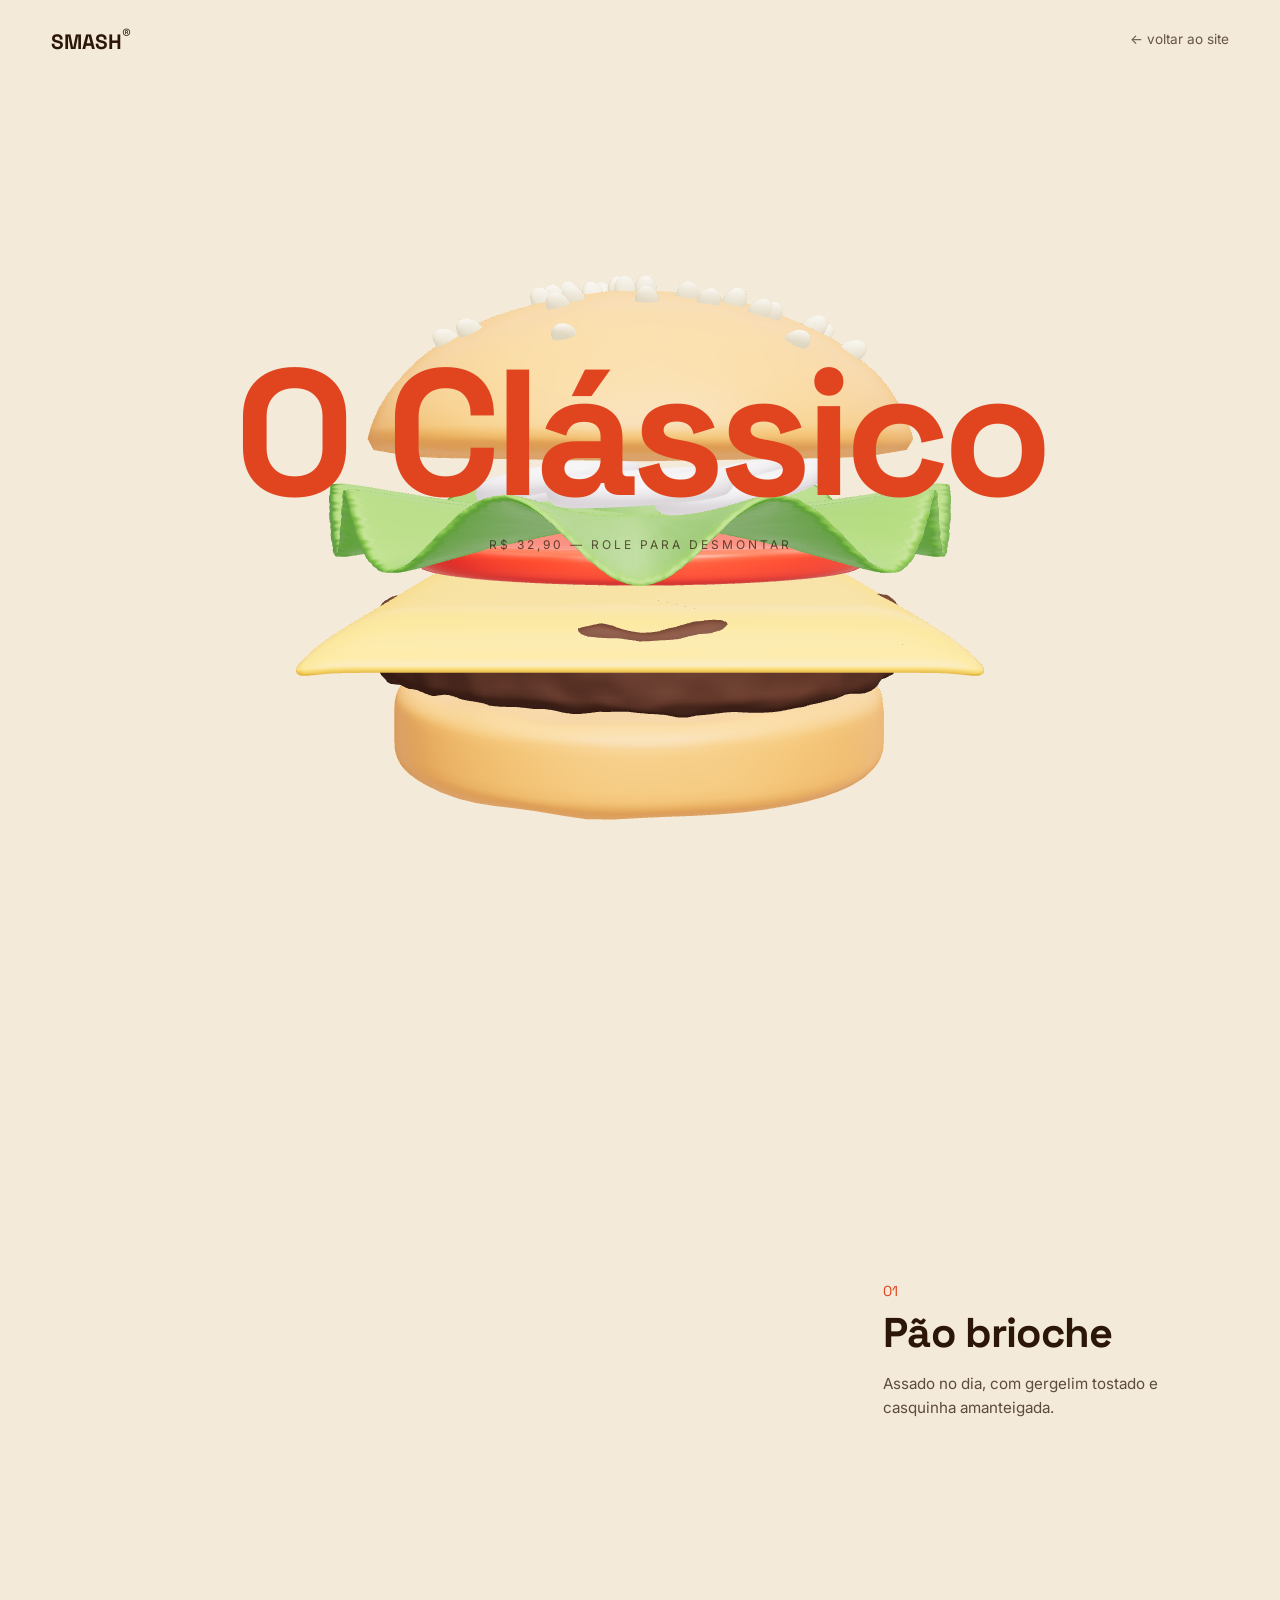
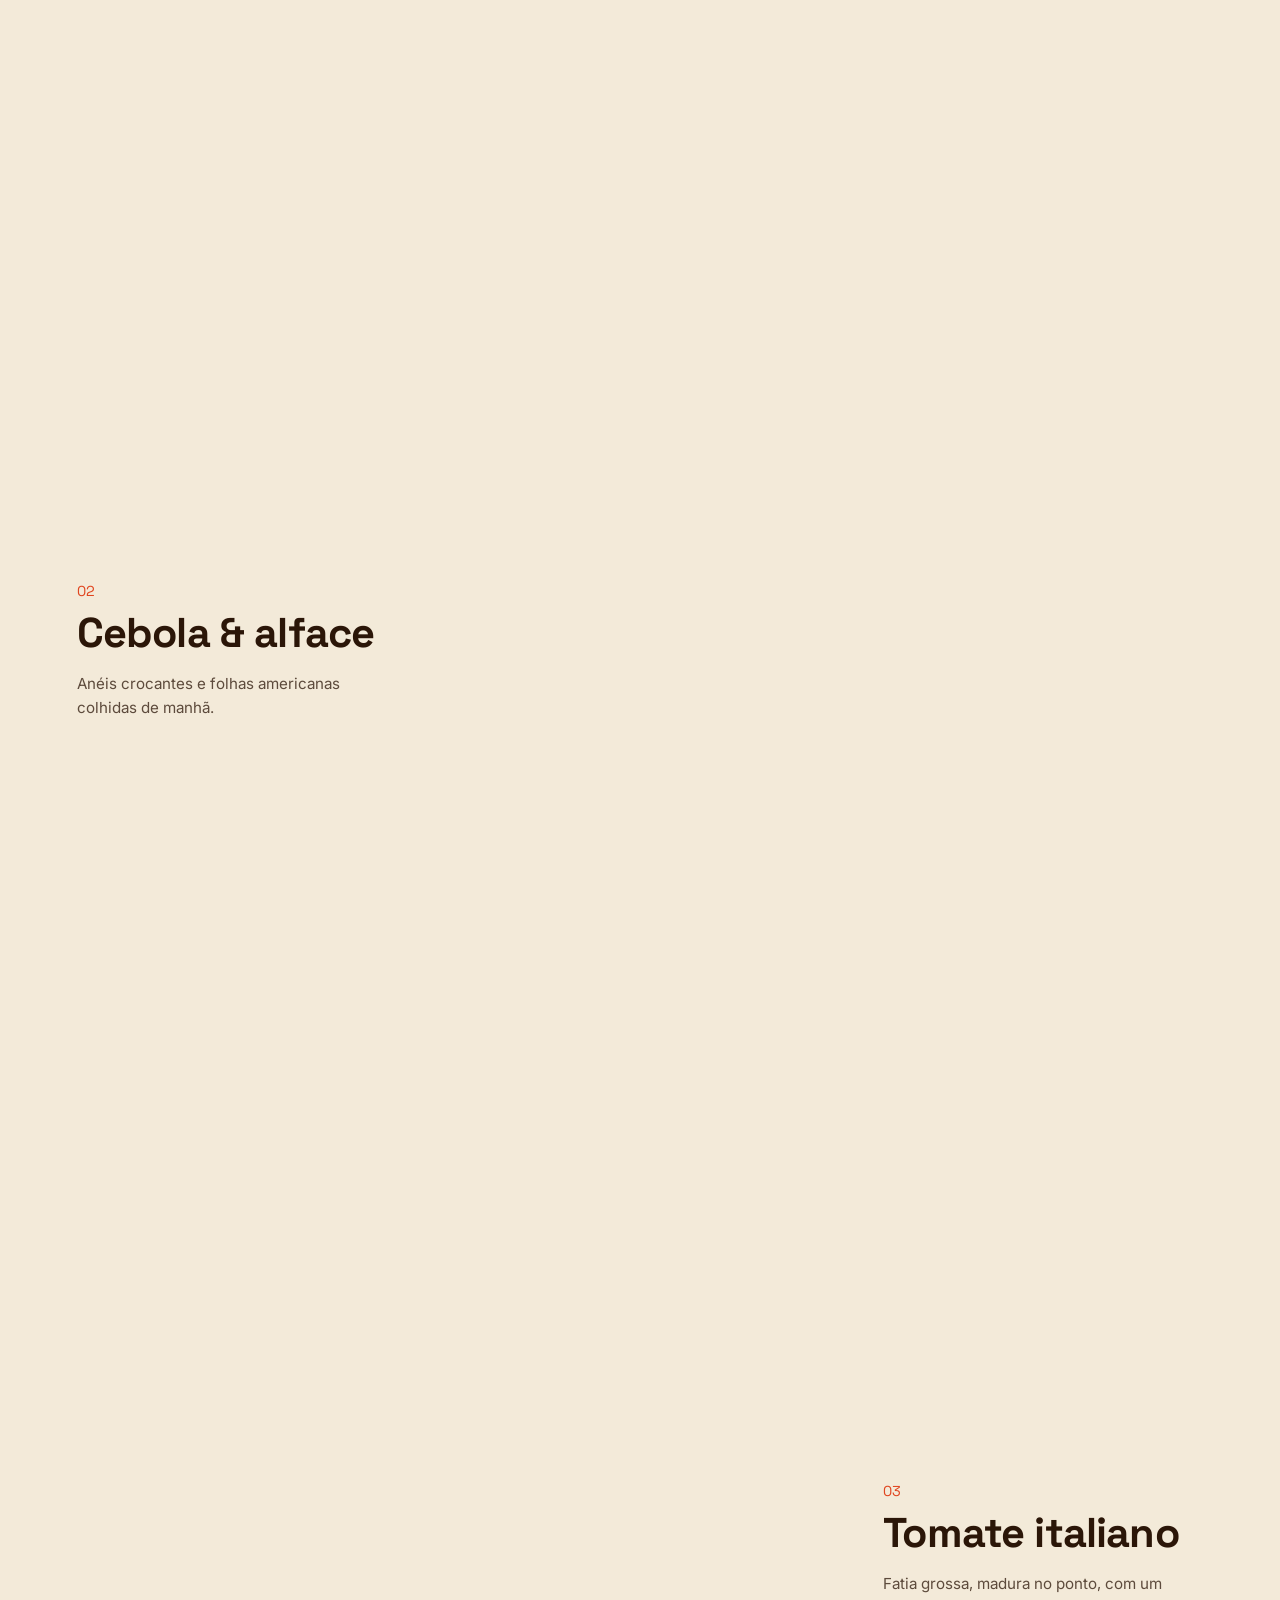
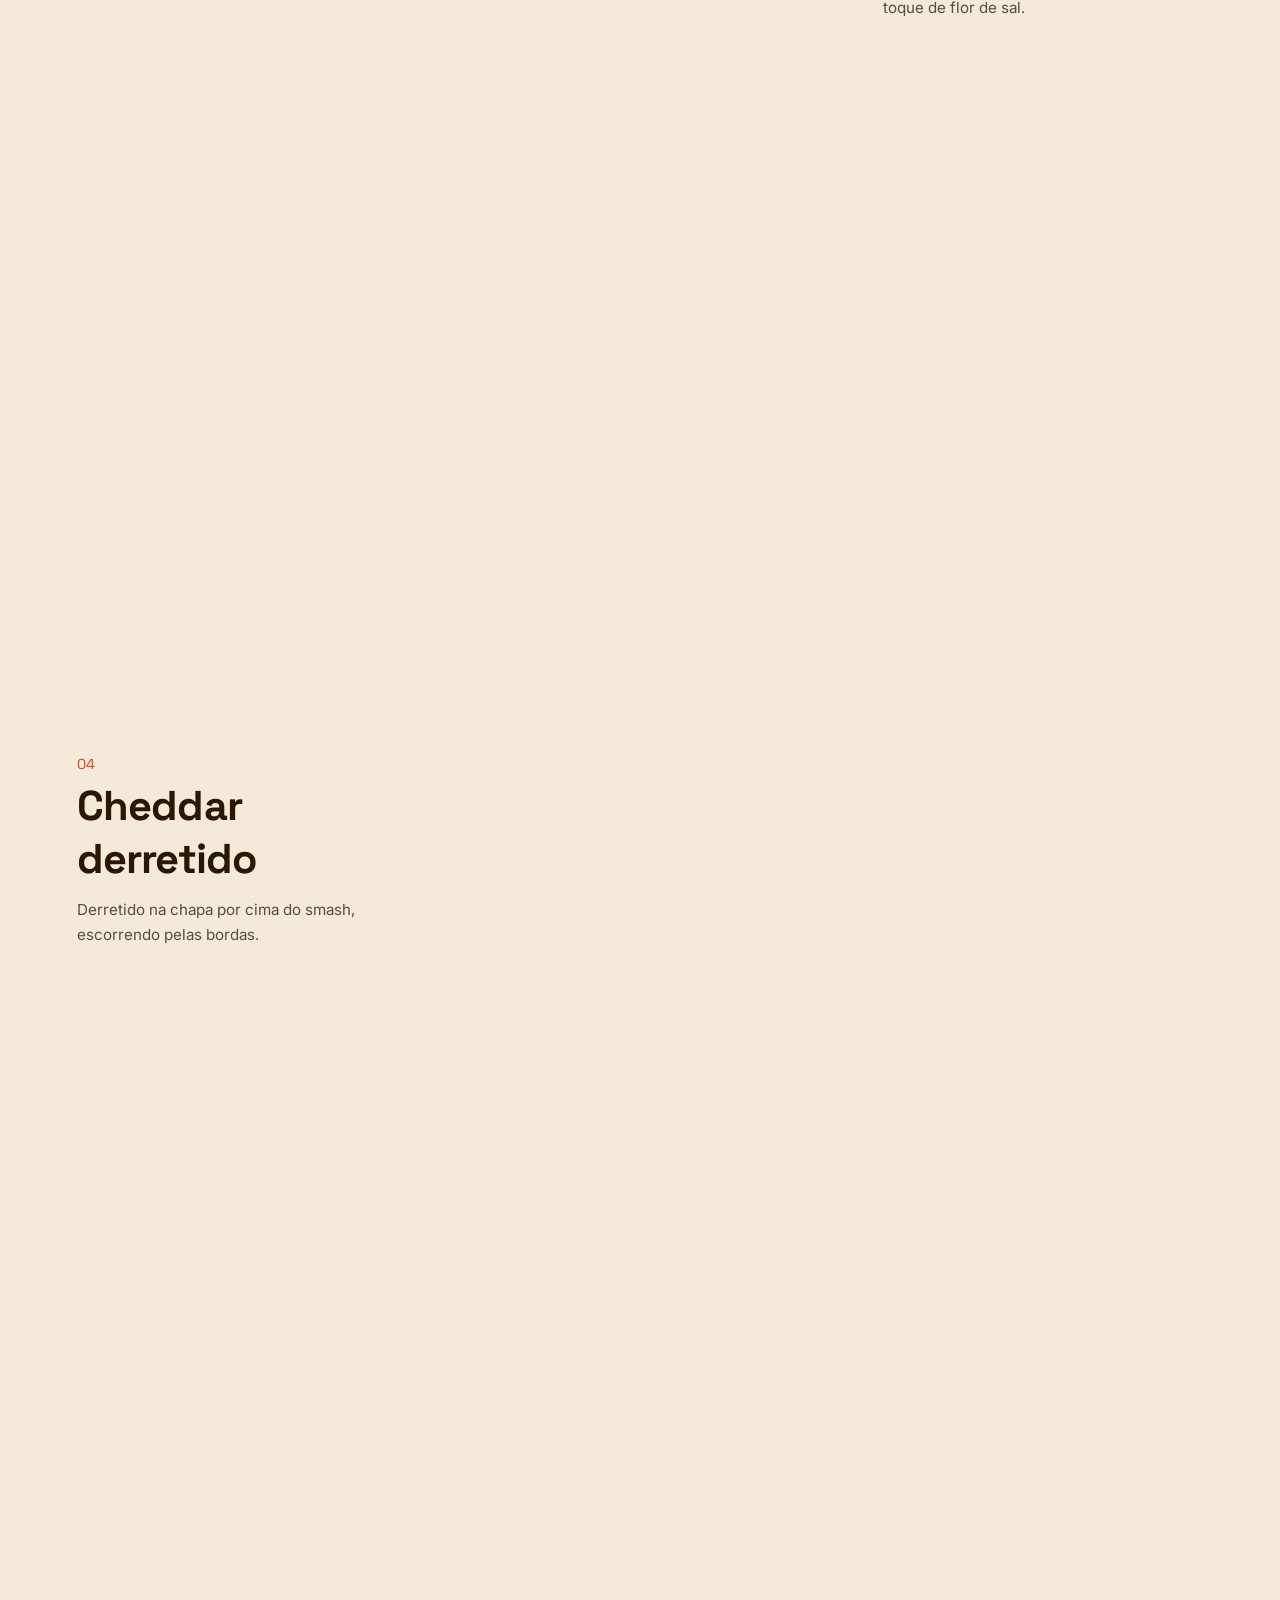
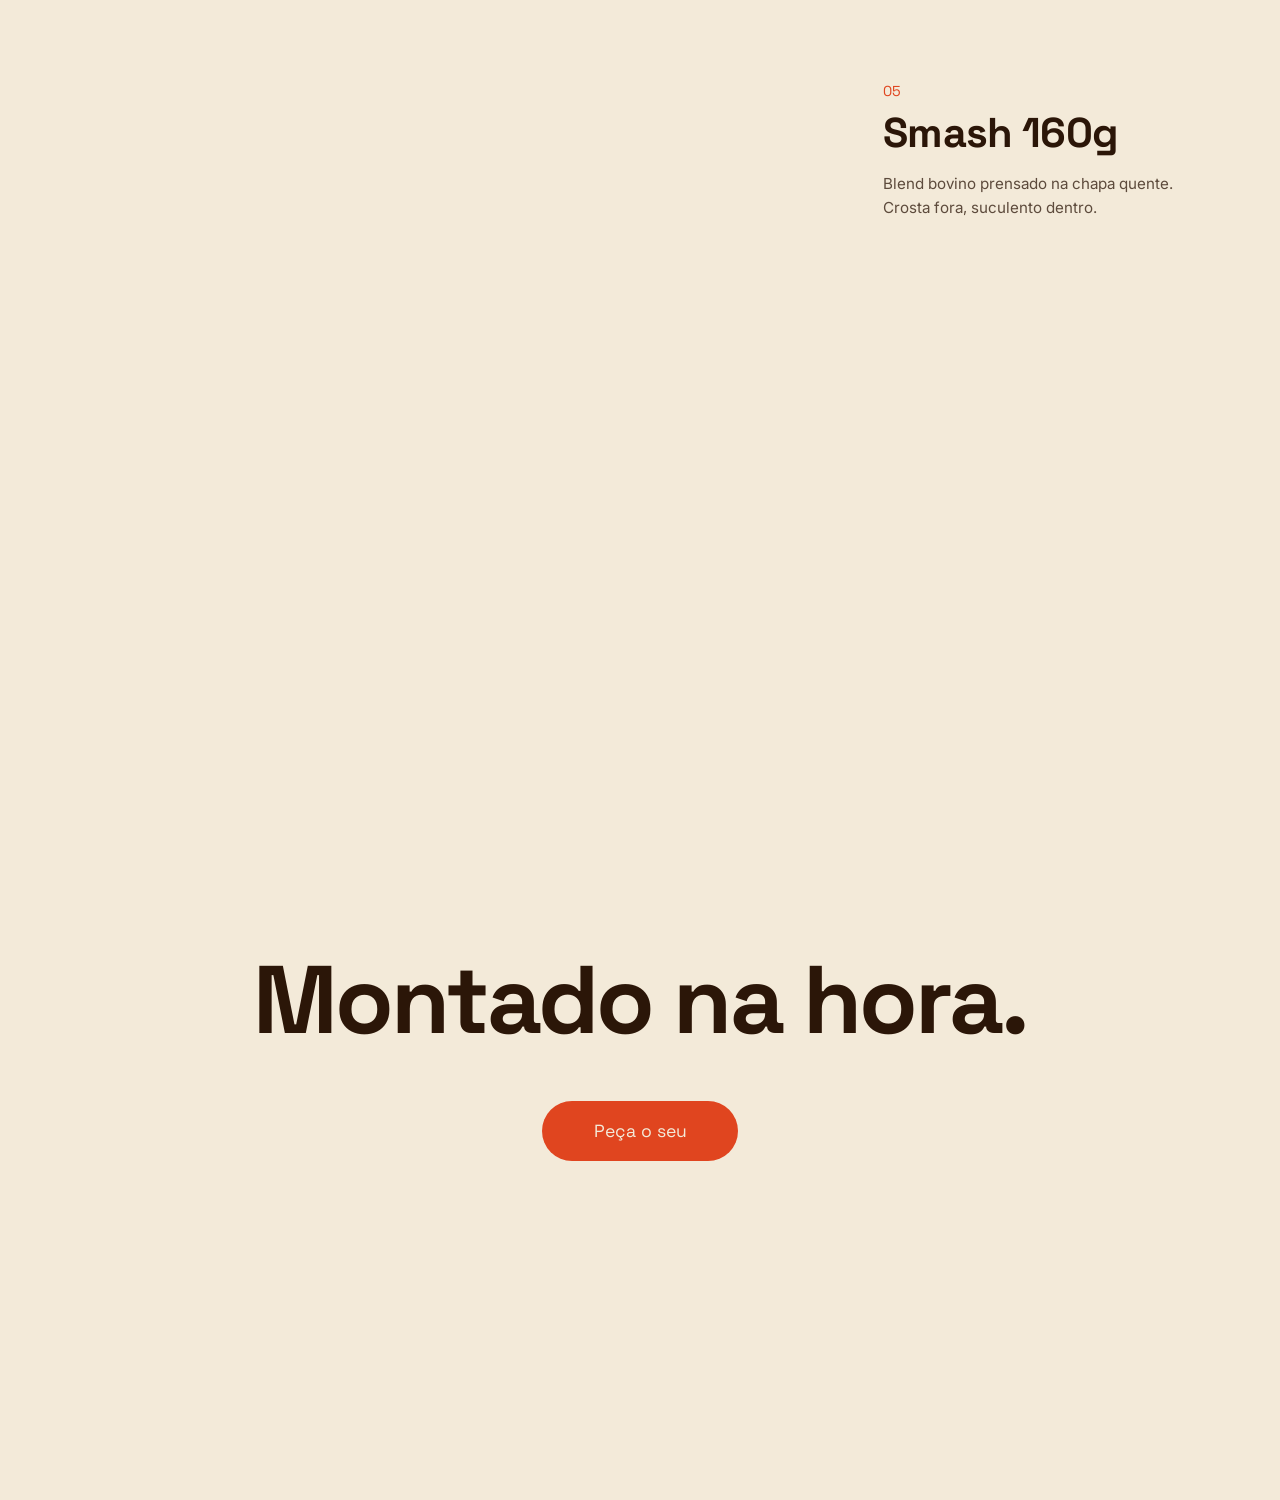
==== burger.html @ 430ba1f6 "Adiciona demo de lanche 3D desmontado pelo scroll + tutorial do processo - tools/make_burger.py: mod" ====
<!DOCTYPE html>
<html lang="pt-BR">
<head>
  <meta charset="UTF-8">
  <meta name="viewport" content="width=device-width, initial-scale=1.0">
  <title>SMASH® — O Clássico em 3D</title>
  <meta name="description" content="Lanche 3D real desmontado pelo scroll — Three.js + GSAP ScrollTrigger.">
  <link rel="icon" href="data:image/svg+xml,%3Csvg xmlns='http://www.w3.org/2000/svg' viewBox='0 0 100 100'%3E%3Ccircle cx='50' cy='50' r='45' fill='%23e0451f'/%3E%3C/svg%3E">
  <link rel="preconnect" href="https://fonts.googleapis.com">
  <link rel="preconnect" href="https://fonts.gstatic.com" crossorigin>
  <link href="https://fonts.googleapis.com/css2?family=Inter:wght@400;500&family=Space+Grotesk:wght@500;700&display=swap" rel="stylesheet">
  <link rel="stylesheet" href="assets/css/burger.css">
</head>
<body>

  <!-- O 3D vive neste canvas FIXO; o texto rola por cima dele -->
  <canvas id="scene"></canvas>

  <div class="loader" id="loader"><span>montando o lanche…</span></div>

  <header class="nav">
    <a class="nav__logo" href="index.html">SMASH<sup>®</sup></a>
    <a class="nav__back" href="index.html">← voltar ao site</a>
  </header>

  <main>
    <!-- 1. Hero: lanche montado, girando -->
    <section class="panel panel--hero">
      <h1 class="hero-title" id="heroTitle">O Clássico</h1>
      <p class="hero-price">R$ 32,90 — role para desmontar</p>
    </section>

    <!-- 2 a 7. Cada seção destaca um ingrediente enquanto o lanche se abre -->
    <section class="panel">
      <div class="label label--right">
        <span class="label__num">01</span>
        <h2>Pão brioche</h2>
        <p>Assado no dia, com gergelim tostado e casquinha amanteigada.</p>
      </div>
    </section>

    <section class="panel">
      <div class="label label--left">
        <span class="label__num">02</span>
        <h2>Cebola & alface</h2>
        <p>Anéis crocantes e folhas americanas colhidas de manhã.</p>
      </div>
    </section>

    <section class="panel">
      <div class="label label--right">
        <span class="label__num">03</span>
        <h2>Tomate italiano</h2>
        <p>Fatia grossa, madura no ponto, com um toque de flor de sal.</p>
      </div>
    </section>

    <section class="panel">
      <div class="label label--left">
        <span class="label__num">04</span>
        <h2>Cheddar derretido</h2>
        <p>Derretido na chapa por cima do smash, escorrendo pelas bordas.</p>
      </div>
    </section>

    <section class="panel">
      <div class="label label--right">
        <span class="label__num">05</span>
        <h2>Smash 160g</h2>
        <p>Blend bovino prensado na chapa quente. Crosta fora, suculento dentro.</p>
      </div>
    </section>

    <!-- 8. Final: o lanche se monta de novo + CTA -->
    <section class="panel panel--end">
      <h2 class="end-title" id="endTitle">Montado na hora.</h2>
      <a class="cta" href="#" data-hover>Peça o seu</a>
    </section>
  </main>

  <script src="assets/vendor/gsap.min.js"></script>
  <script src="assets/vendor/ScrollTrigger.min.js"></script>
  <script src="assets/vendor/lenis.min.js"></script>
  <script type="importmap">
    { "imports": { "three": "./assets/vendor/three/three.module.min.js" } }
  </script>
  <script type="module" src="assets/js/burger.js"></script>
</body>
</html>
---- assets/css/burger.css ----
/* ============================================================
   SMASH® — página do lanche 3D
   O canvas fica fixo cobrindo a tela; as seções de texto rolam
   por cima e o scroll comanda a animação 3D.
   ============================================================ */

:root {
  --bg: #f3ead9;
  --ink: #2b1608;
  --accent: #e0451f;
  --font-display: "Space Grotesk", "Arial Black", sans-serif;
  --font-body: "Inter", system-ui, sans-serif;
}

* { margin: 0; padding: 0; box-sizing: border-box; }

body {
  background: var(--bg);
  color: var(--ink);
  font-family: var(--font-body);
  overflow-x: hidden;
  -webkit-font-smoothing: antialiased;
}

::selection { background: var(--accent); color: var(--bg); }

/* Canvas 3D fixo atrás de tudo */
#scene {
  position: fixed;
  inset: 0;
  width: 100%;
  height: 100%;
  z-index: 0;
}

.loader {
  position: fixed;
  inset: 0;
  z-index: 20;
  background: var(--bg);
  display: flex;
  align-items: center;
  justify-content: center;
  font-family: var(--font-display);
  letter-spacing: 0.1em;
  text-transform: uppercase;
  font-size: 0.8rem;
}

.nav {
  position: fixed;
  top: 0; left: 0; right: 0;
  z-index: 10;
  display: flex;
  justify-content: space-between;
  align-items: center;
  padding: 1.5rem 4vw;
}
.nav__logo {
  font-family: var(--font-display);
  font-weight: 700;
  font-size: 1.3rem;
  color: var(--ink);
  text-decoration: none;
}
.nav__back { color: var(--ink); text-decoration: none; font-size: 0.85rem; opacity: 0.7; }
.nav__back:hover { opacity: 1; }

/* Cada painel ocupa uma tela; o conteúdo rola sobre o canvas */
main { position: relative; z-index: 1; }
.panel {
  min-height: 100svh;
  display: flex;
  align-items: center;
  padding: 0 6vw;
  pointer-events: none;          /* deixa o scroll passar */
}
.panel a, .panel .label { pointer-events: auto; }

.panel--hero { flex-direction: column; justify-content: center; text-align: center; }
.hero-title {
  font-family: var(--font-display);
  font-weight: 700;
  font-size: clamp(3.5rem, 14vw, 12rem);
  line-height: 0.95;
  letter-spacing: -0.04em;
  color: var(--accent);
}
.hero-price {
  margin-top: 1.2rem;
  text-transform: uppercase;
  letter-spacing: 0.25em;
  font-size: 0.75rem;
  opacity: 0.7;
}

/* Rótulos dos ingredientes */
.label {
  max-width: 20rem;
  opacity: 0;                    /* revelado pelo ScrollTrigger */
  transform: translateY(40px);
}
.label--right { margin-left: auto; text-align: left; }
.label--left { margin-right: auto; }
.label__num { color: var(--accent); font-family: var(--font-display); font-size: 0.9rem; }
.label h2 {
  font-family: var(--font-display);
  font-size: clamp(1.6rem, 3.5vw, 2.6rem);
  font-weight: 700;
  letter-spacing: -0.02em;
  margin: 0.4rem 0 0.8rem;
}
.label p { font-size: 0.95rem; line-height: 1.6; opacity: 0.75; }

.panel--end { flex-direction: column; justify-content: center; gap: 2.5rem; text-align: center; }
.end-title {
  font-family: var(--font-display);
  font-weight: 700;
  font-size: clamp(2.5rem, 8vw, 6rem);
  letter-spacing: -0.03em;
}
.cta {
  display: inline-block;
  background: var(--accent);
  color: var(--bg);
  text-decoration: none;
  font-family: var(--font-display);
  font-size: 1.1rem;
  padding: 1.2rem 3.2rem;
  border-radius: 999px;
  transition: transform 0.3s;
}
.cta:hover { transform: scale(1.06); }

@media (max-width: 640px) {
  .label { max-width: 15rem; }
}
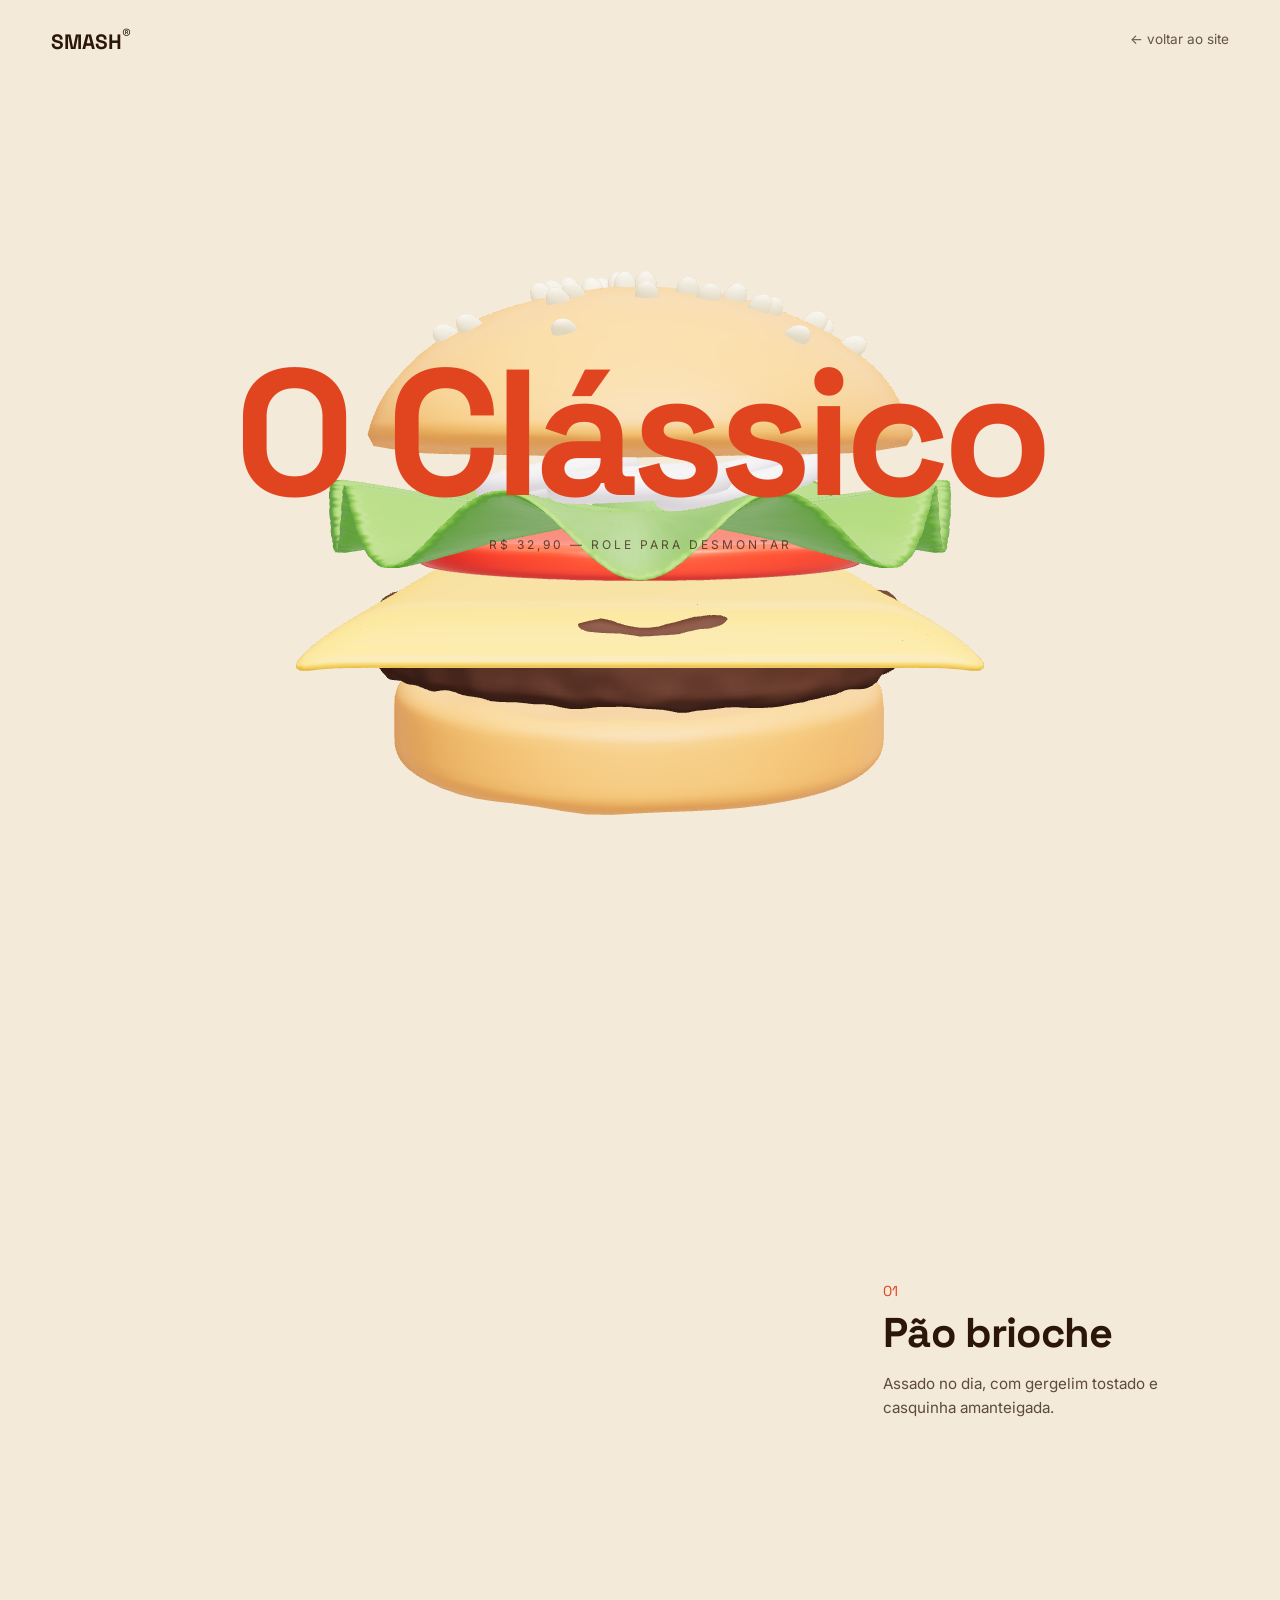
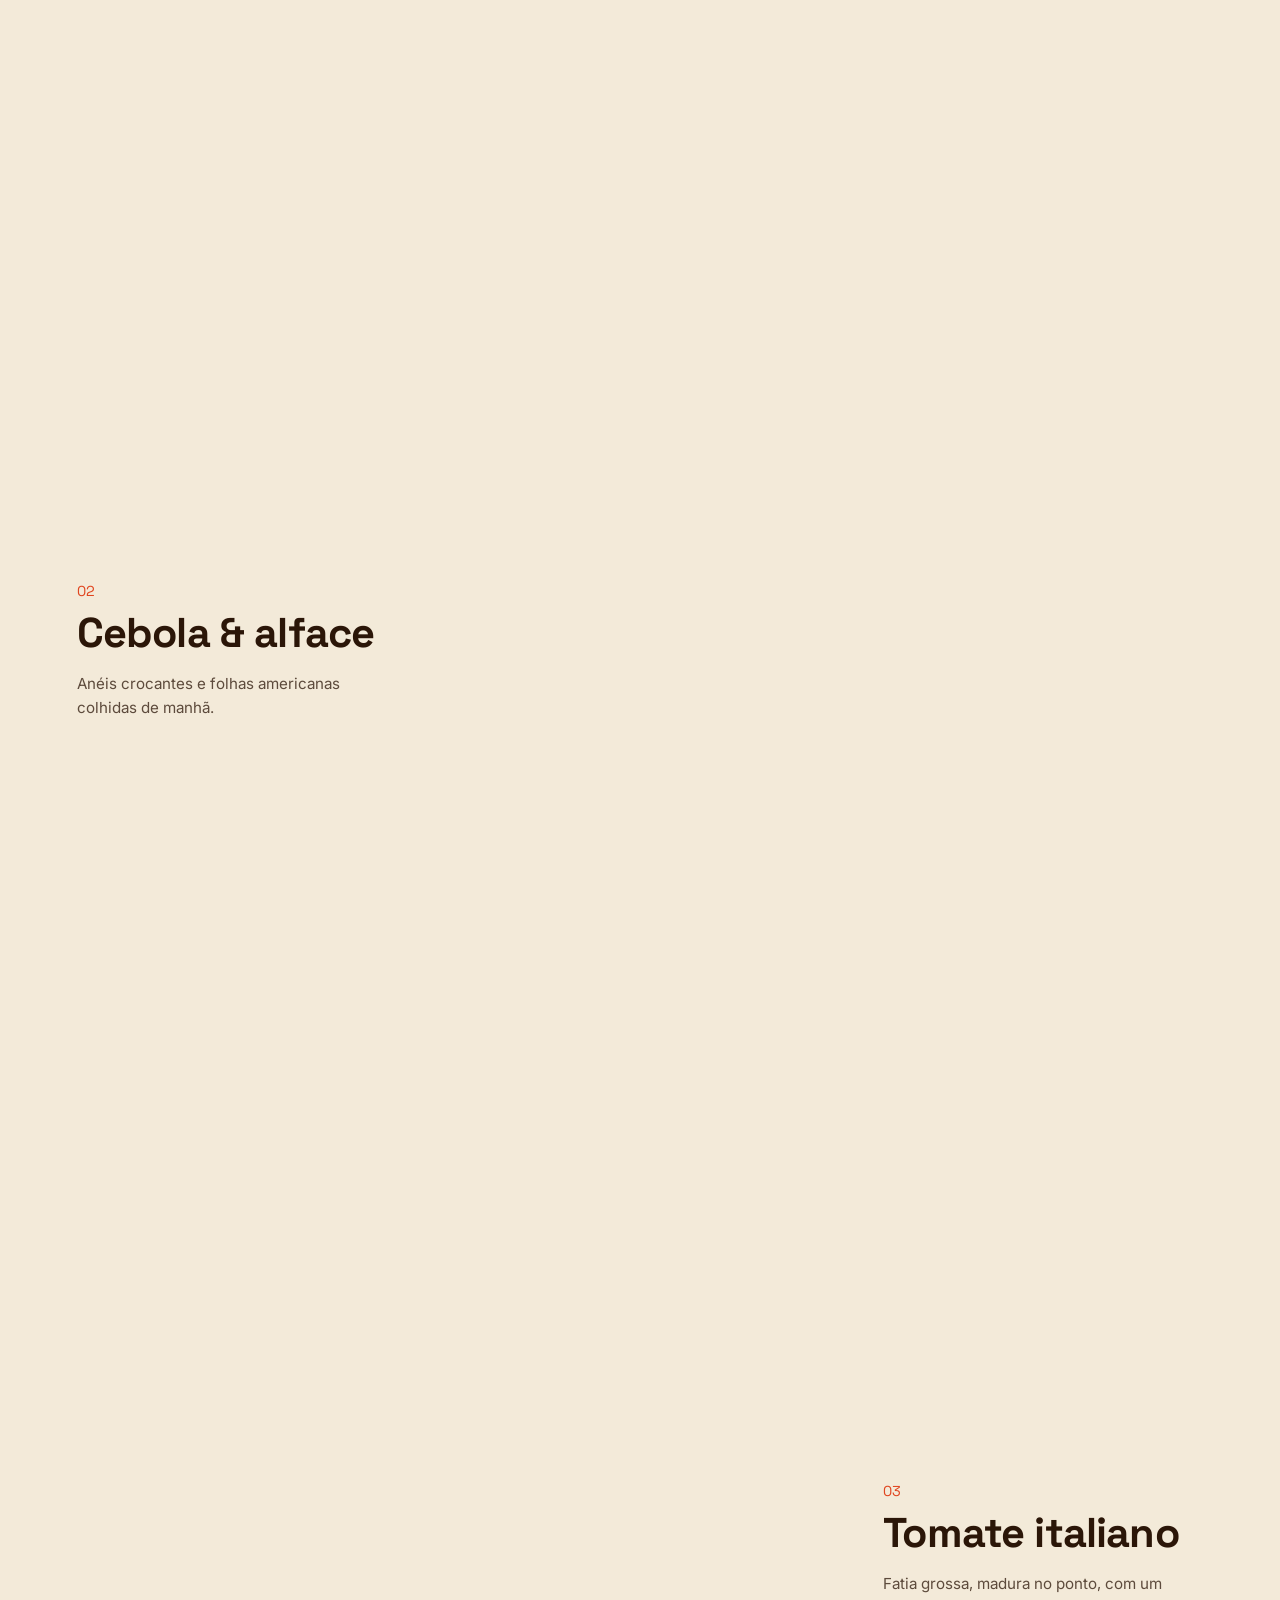
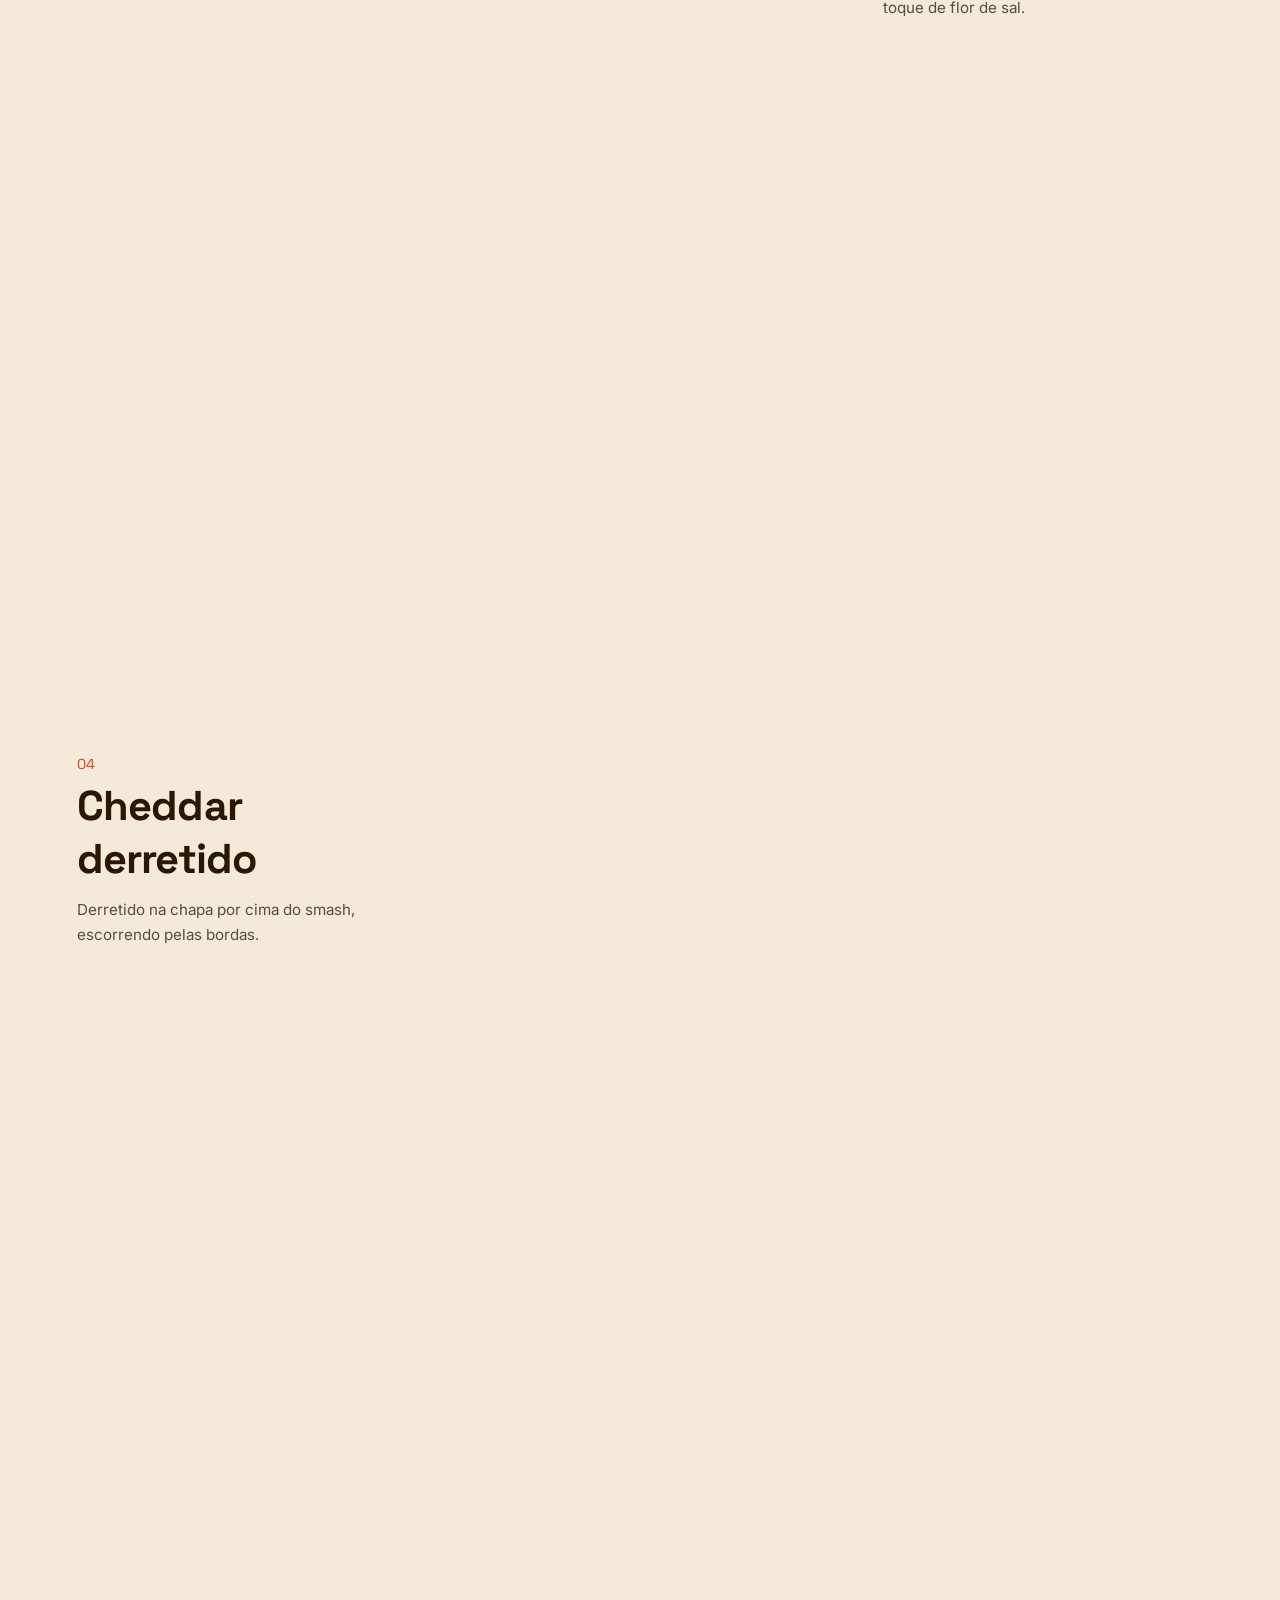
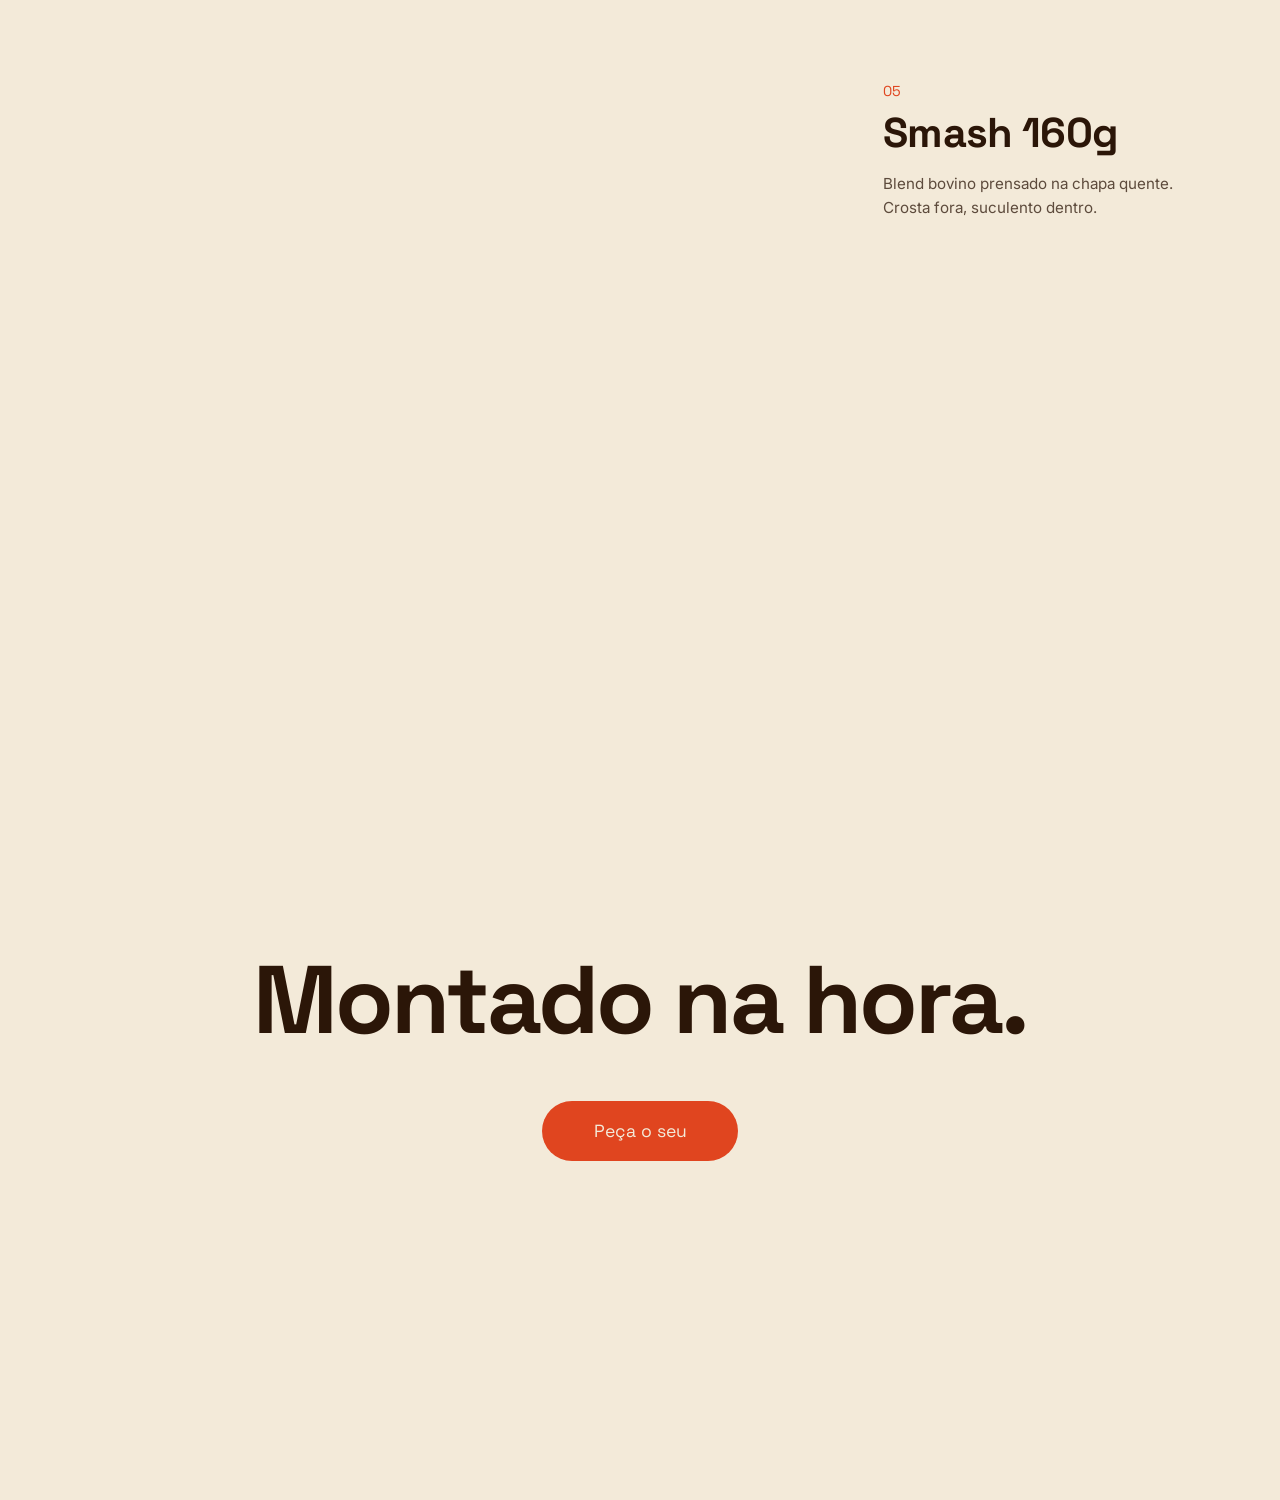
==== commit 0e1895f3: "Prepara main para GitHub Pages: site Front Burger Co. como página inicial - front.html vira index.ht" ====
--- a/burger.html
+++ b/burger.html
@@ -19,8 +19,8 @@
   <div class="loader" id="loader"><span>montando o lanche…</span></div>
 
   <header class="nav">
-    <a class="nav__logo" href="index.html">SMASH<sup>®</sup></a>
-    <a class="nav__back" href="index.html">← voltar ao site</a>
+    <a class="nav__logo" href="modelo.html">SMASH<sup>®</sup></a>
+    <a class="nav__back" href="modelo.html">← voltar ao site</a>
   </header>
 
   <main>
